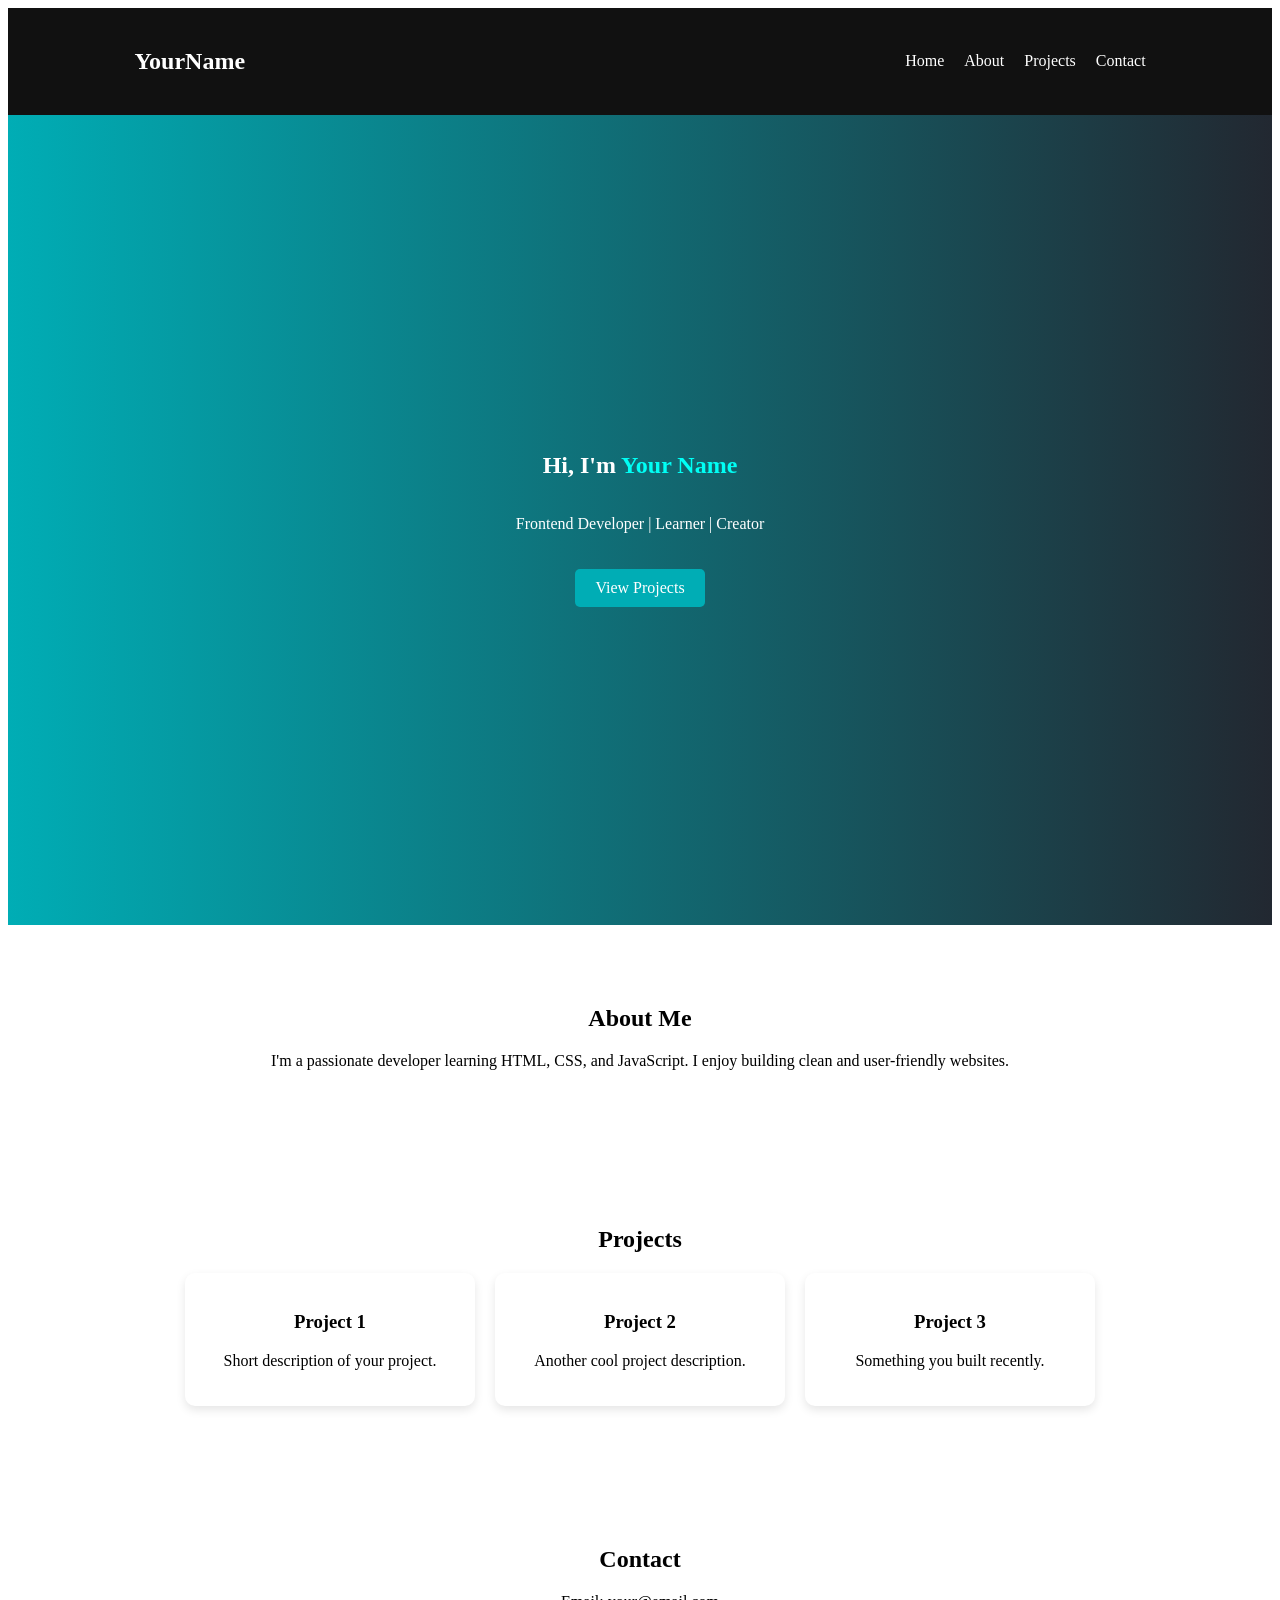
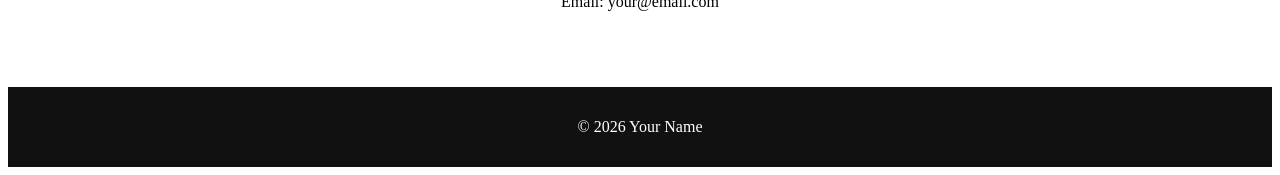
==== index.html @ 95f2014f "Add files via upload" ====
<!DOCTYPE html>
<html lang="en">
<head>
  <meta charset="UTF-8">
  <meta name="viewport" content="width=device-width, initial-scale=1.0">
  <title>Your Name | Portfolio</title>
  <link rel="stylesheet" href="style.css">
</head>
<body>

  <!-- Navbar -->
  <nav>
    <h2 class="logo">YourName</h2>
    <ul>
      <li><a href="#home">Home</a></li>
      <li><a href="#about">About</a></li>
      <li><a href="#projects">Projects</a></li>
      <li><a href="#contact">Contact</a></li>
    </ul>
  </nav>

  <!-- Hero -->
  <section id="home" class="hero">
    <h1>Hi, I'm <span>Your Name</span></h1>
    <p>Frontend Developer | Learner | Creator</p>
    <a href="#projects" class="btn">View Projects</a>
  </section>

  <!-- About -->
  <section id="about" class="section">
    <h2>About Me</h2>
    <p>
      I'm a passionate developer learning HTML, CSS, and JavaScript.
      I enjoy building clean and user-friendly websites.
    </p>
  </section>

  <!-- Projects -->
  <section id="projects" class="section">
    <h2>Projects</h2>

    <div class="projects-container">
      <div class="card">
        <h3>Project 1</h3>
        <p>Short description of your project.</p>
      </div>

      <div class="card">
        <h3>Project 2</h3>
        <p>Another cool project description.</p>
      </div>

      <div class="card">
        <h3>Project 3</h3>
        <p>Something you built recently.</p>
      </div>
    </div>
  </section>

  <!-- Contact -->
  <section id="contact" class="section">
    <h2>Contact</h2>
    <p>Email: your@email.com</p>
  </section>

  <footer>
    <p>©️ 2026 Your Name</p>
  </footer>

  <script src="script.js"></script>
</body>
</html>
---- style.css ----
Inside style.css

/* Reset */
* {
  margin: 0;
  padding: 0;
  box-sizing: border-box;
  font-family: 'Segoe UI', sans-serif;
}

/* Smooth scroll */
html {
  scroll-behavior: smooth;
}

/* Navbar */
nav {
  display: flex;
  justify-content: space-between;
  align-items: center;
  padding: 20px 10%;
  background: #111;
  color: white;
  position: sticky;
  top: 0;
}

nav ul {
  display: flex;
  list-style: none;
}

nav ul li {
  margin-left: 20px;
}

nav a {
  color: white;
  text-decoration: none;
}

nav a:hover {
  color: #00adb5;
}

/* Hero */
.hero {
  height: 90vh;
  display: flex;
  flex-direction: column;
  justify-content: center;
  align-items: center;
  background: linear-gradient(to right, #00adb5, #222831);
  color: white;
  text-align: center;
}

.hero span {
  color: #00fff5;
}

.btn {
  margin-top: 20px;
  padding: 10px 20px;
  background: #00adb5;
  color: white;
  text-decoration: none;
  border-radius: 5px;
}

.btn:hover {
  background: #007b80;
}

/* Sections */
.section {
  padding: 60px 10%;
  text-align: center;
}

/* Projects */
.projects-container {
  display: flex;
  gap: 20px;
  margin-top: 20px;
  flex-wrap: wrap;
  justify-content: center;
}

.card {
  background: white;
  padding: 20px;
  width: 250px;
  border-radius: 10px;
  box-shadow: 0 4px 10px rgba(0,0,0,0.1);
  transition: 0.3s;
}

.card:hover {
  transform: translateY(-10px);
}

/* Footer */
footer {
  background: #111;
  color: white;
  text-align: center;
  padding: 15px;
}
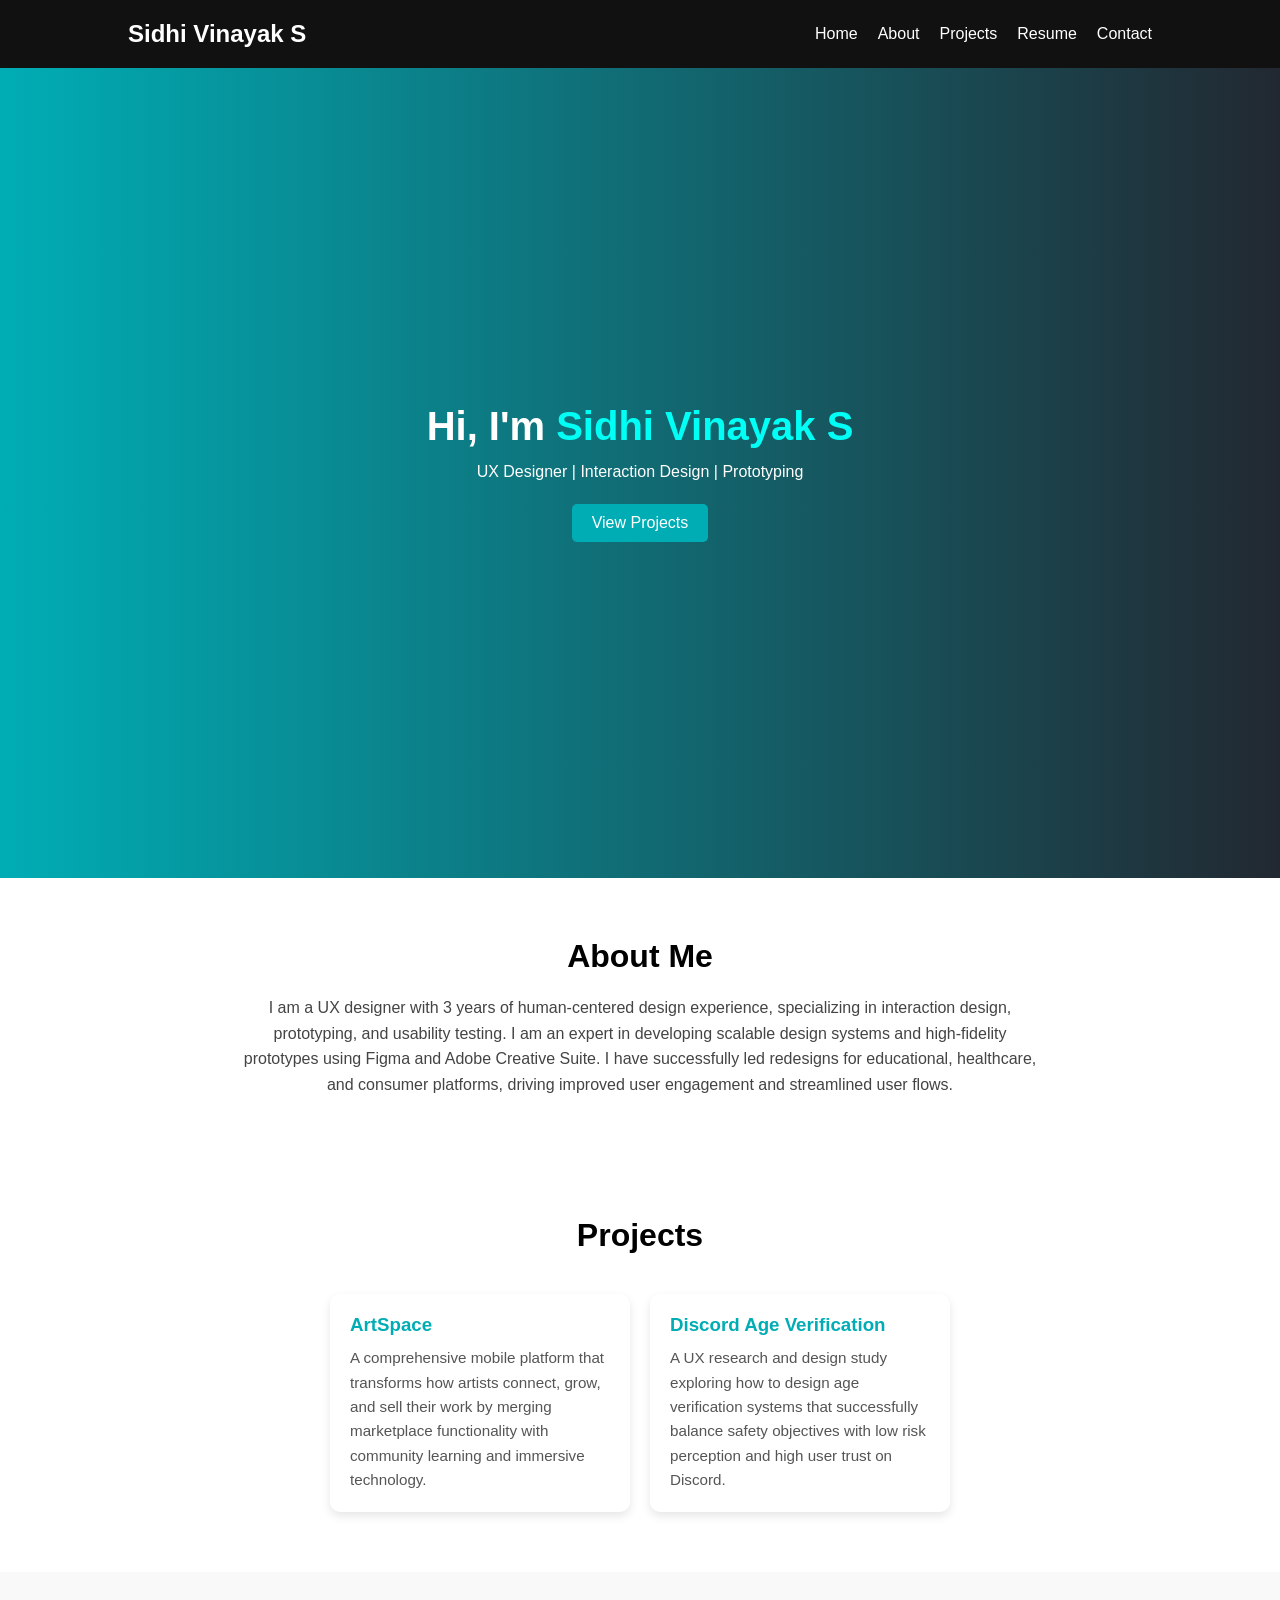
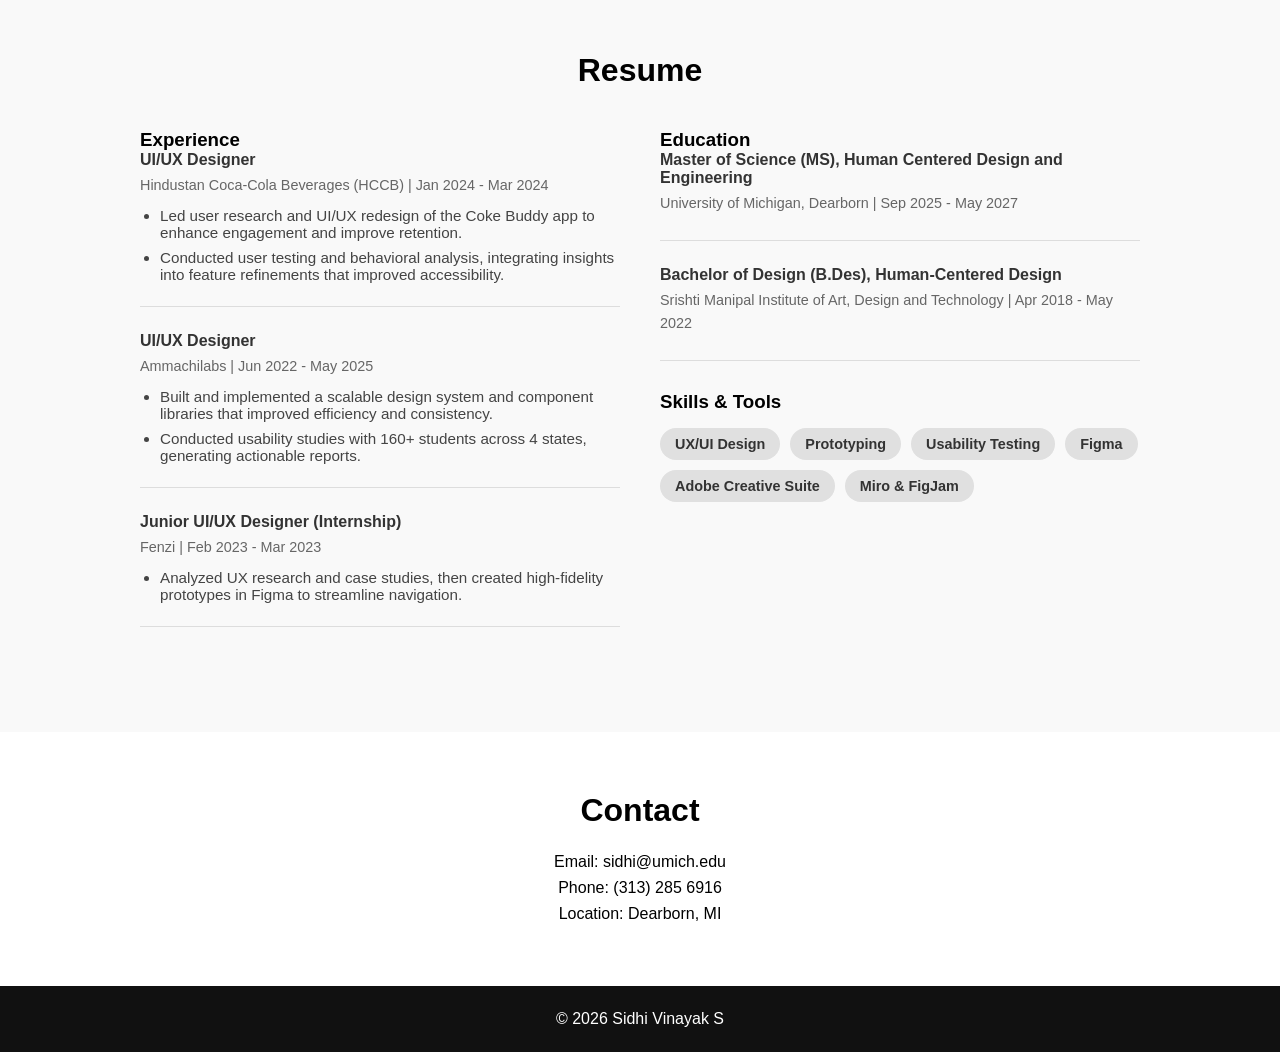
==== commit f4f2d16a: "Add files via upload" ====
--- a/index.html
+++ b/index.html
@@ -1,71 +1,125 @@
-
 <!DOCTYPE html>
 <html lang="en">
 <head>
   <meta charset="UTF-8">
   <meta name="viewport" content="width=device-width, initial-scale=1.0">
-  <title>Your Name | Portfolio</title>
+  <title>Sidhi Vinayak S | Portfolio</title>
   <link rel="stylesheet" href="style.css">
 </head>
 <body>
 
-  <!-- Navbar -->
   <nav>
-    <h2 class="logo">YourName</h2>
+    <h2 class="logo">Sidhi Vinayak S</h2>
     <ul>
-      <li><a href="#home">Home</a></li>
-      <li><a href="#about">About</a></li>
-      <li><a href="#projects">Projects</a></li>
-      <li><a href="#contact">Contact</a></li>
+      <li><a href="index.html#home">Home</a></li>
+      <li><a href="index.html#about">About</a></li>
+      <li><a href="index.html#projects">Projects</a></li>
+      <li><a href="index.html#resume">Resume</a></li>
+      <li><a href="index.html#contact">Contact</a></li>
     </ul>
   </nav>
 
-  <!-- Hero -->
   <section id="home" class="hero">
-    <h1>Hi, I'm <span>Your Name</span></h1>
-    <p>Frontend Developer | Learner | Creator</p>
+    <h1>Hi, I'm <span>Sidhi Vinayak S</span> </h1>
+    <p>UX Designer | Interaction Design | Prototyping</p>
     <a href="#projects" class="btn">View Projects</a>
   </section>
 
-  <!-- About -->
   <section id="about" class="section">
     <h2>About Me</h2>
     <p>
-      I'm a passionate developer learning HTML, CSS, and JavaScript.
-      I enjoy building clean and user-friendly websites.
+      I am a UX designer with 3 years of human-centered design experience, specializing in interaction design, prototyping, and usability testing. I am an expert in developing scalable design systems and high-fidelity prototypes using Figma and Adobe Creative Suite. I have successfully led redesigns for educational, healthcare, and consumer platforms, driving improved user engagement and streamlined user flows.
     </p>
   </section>
 
-  <!-- Projects -->
   <section id="projects" class="section">
     <h2>Projects</h2>
 
     <div class="projects-container">
-      <div class="card">
-        <h3>Project 1</h3>
-        <p>Short description of your project.</p>
+      <a href="artspace.html" style="text-decoration: none; color: inherit;">
+        <div class="card">
+          <h3>ArtSpace</h3>
+          <p>A comprehensive mobile platform that transforms how artists connect, grow, and sell their work by merging marketplace functionality with community learning and immersive technology. </p>
+        </div>
+      </a>
+
+      <a href="age-verification.html" style="text-decoration: none; color: inherit;">
+        <div class="card">
+          <h3>Discord Age Verification</h3>
+          <p>A UX research and design study exploring how to design age verification systems that successfully balance safety objectives with low risk perception and high user trust on Discord. </p>
+        </div>
+      </a>
+    </div>
+  </section>
+
+  <section id="resume" class="section resume-section">
+    <h2>Resume</h2>
+    
+    <div class="resume-container">
+      <div class="resume-column">
+        <h3>Experience</h3>
+        
+        <div class="resume-item">
+          <h4>UI/UX Designer </h4>
+          <p class="date">Hindustan Coca-Cola Beverages (HCCB) | Jan 2024 - Mar 2024 </p>
+          <ul>
+            <li>Led user research and UI/UX redesign of the Coke Buddy app to enhance engagement and improve retention.</li>
+            <li>Conducted user testing and behavioral analysis, integrating insights into feature refinements that improved accessibility.</li>
+          </ul>
+        </div>
+        
+        <div class="resume-item">
+          <h4>UI/UX Designer </h4>
+          <p class="date">Ammachilabs | Jun 2022 - May 2025 </p>
+          <ul>
+            <li>Built and implemented a scalable design system and component libraries that improved efficiency and consistency.</li>
+            <li>Conducted usability studies with 160+ students across 4 states, generating actionable reports.</li>
+          </ul>
+        </div>
+        
+        <div class="resume-item">
+          <h4>Junior UI/UX Designer (Internship) </h4>
+          <p class="date">Fenzi | Feb 2023 - Mar 2023 </p>
+          <ul>
+            <li>Analyzed UX research and case studies, then created high-fidelity prototypes in Figma to streamline navigation.</li>
+          </ul>
+        </div>
       </div>
 
-      <div class="card">
-        <h3>Project 2</h3>
-        <p>Another cool project description.</p>
-      </div>
+      <div class="resume-column">
+        <h3>Education</h3>
+        <div class="resume-item">
+          <h4>Master of Science (MS), Human Centered Design and Engineering </h4>
+          <p class="date">University of Michigan, Dearborn | Sep 2025 - May 2027 </p>
+        </div>
+        
+        <div class="resume-item">
+          <h4>Bachelor of Design (B.Des), Human-Centered Design </h4>
+          <p class="date">Srishti Manipal Institute of Art, Design and Technology | Apr 2018 - May 2022 </p>
+        </div>
 
-      <div class="card">
-        <h3>Project 3</h3>
-        <p>Something you built recently.</p>
+        <h3 class="skills-heading">Skills & Tools</h3>
+        <div class="skills-list">
+          <span>UX/UI Design </span>
+          <span>Prototyping </span>
+          <span>Usability Testing </span>
+          <span>Figma </span>
+          <span>Adobe Creative Suite </span>
+          <span>Miro & FigJam </span>
+        </div>
       </div>
     </div>
   </section>
 
-  <!-- Contact -->
   <section id="contact" class="section">
     <h2>Contact</h2>
-    <p>Email: your@email.com</p>
+    <p>Email: sidhi@umich.edu </p>
+    <p>Phone: (313) 285 6916 </p>
+    <p>Location: Dearborn, MI </p>
   </section>
 
   <footer>
-    <p>©️ 2026 Your Name</p>
+    <p>©️ 2026 Sidhi Vinayak S</p>
   </footer>
 
   <script src="script.js"></script>
--- a/style.css
+++ b/style.css
@@ -1,5 +1,3 @@
-Inside style.css
-
 /* Reset */
 * {
   margin: 0;
@@ -8,6 +6,11 @@
   font-family: 'Segoe UI', sans-serif;
 }
 
+/* Global Typography */
+p {
+  line-height: 1.6; /* Improves readability for longer text */
+}
+
 /* Smooth scroll */
 html {
   scroll-behavior: smooth;
@@ -23,6 +26,7 @@
   color: white;
   position: sticky;
   top: 0;
+  z-index: 1000;
 }
 
 nav ul {
@@ -37,6 +41,7 @@
 nav a {
   color: white;
   text-decoration: none;
+  transition: color 0.3s ease;
 }
 
 nav a:hover {
@@ -53,6 +58,12 @@
   background: linear-gradient(to right, #00adb5, #222831);
   color: white;
   text-align: center;
+  padding: 0 20px;
+}
+
+.hero h1 {
+  font-size: 2.5rem;
+  margin-bottom: 10px;
 }
 
 .hero span {
@@ -61,28 +72,42 @@
 
 .btn {
   margin-top: 20px;
+  display: inline-block;
   padding: 10px 20px;
   background: #00adb5;
   color: white;
   text-decoration: none;
   border-radius: 5px;
+  transition: background 0.3s ease;
 }
 
 .btn:hover {
   background: #007b80;
 }
 
-/* Sections */
+/* Sections (General) */
 .section {
   padding: 60px 10%;
   text-align: center;
 }
 
+.section h2 {
+  margin-bottom: 20px;
+  font-size: 2rem;
+}
+
+/* About Section */
+#about p {
+  max-width: 800px; /* Keeps the longer bio readable on wide screens */
+  margin: 0 auto;
+  color: #444;
+}
+
 /* Projects */
 .projects-container {
   display: flex;
   gap: 20px;
-  margin-top: 20px;
+  margin-top: 40px;
   flex-wrap: wrap;
   justify-content: center;
 }
@@ -90,14 +115,103 @@
 .card {
   background: white;
   padding: 20px;
-  width: 250px;
+  width: 300px; 
   border-radius: 10px;
   box-shadow: 0 4px 10px rgba(0,0,0,0.1);
-  transition: 0.3s;
+  transition: transform 0.3s ease;
+  text-align: left; 
+}
+
+.card h3 {
+  margin-bottom: 10px;
+  color: #00adb5;
+}
+
+.card p {
+  font-size: 0.95em;
+  color: #555;
 }
 
 .card:hover {
   transform: translateY(-10px);
+}
+
+/* ------------------------- */
+/* Resume Section            */
+/* ------------------------- */
+.resume-section {
+  padding: 80px 10%;
+  min-height: 80vh;
+  background-color: #f9f9f9;
+}
+
+.resume-container {
+  display: grid;
+  grid-template-columns: 1fr;
+  gap: 40px;
+  max-width: 1000px;
+  margin: 40px auto 0;
+  text-align: left;
+}
+
+@media (min-width: 768px) {
+  .resume-container {
+    grid-template-columns: 1fr 1fr; 
+  }
+}
+
+.resume-item {
+  margin-bottom: 25px;
+  padding-bottom: 15px;
+  border-bottom: 1px solid #ddd;
+}
+
+.resume-item h4 {
+  margin: 0 0 5px 0;
+  color: #333;
+}
+
+.resume-item .date {
+  font-size: 0.9em;
+  color: #666;
+  margin-bottom: 10px;
+  font-weight: 500;
+}
+
+.resume-item ul {
+  margin-left: 20px;
+  margin-top: 10px;
+}
+
+.resume-item li {
+  margin-bottom: 8px;
+  font-size: 0.95em;
+  color: #444;
+}
+
+.skills-heading {
+  margin-top: 30px;
+  margin-bottom: 15px;
+}
+
+.skills-list {
+  display: flex;
+  flex-wrap: wrap;
+  gap: 10px;
+}
+
+.skills-list span {
+  background-color: #e0e0e0;
+  color: #333;
+  padding: 8px 15px;
+  border-radius: 20px;
+  font-size: 0.9em;
+  font-weight: bold;
+}
+
+.resume-download {
+  text-align: center;
+  margin-top: 50px;
 }
 
 /* Footer */
@@ -105,5 +219,87 @@
   background: #111;
   color: white;
   text-align: center;
-  padding: 15px;
+  padding: 20px 10%;
+}
+
+/* ------------------------- */
+/* Scroll Animation Classes  */
+/* ------------------------- */
+
+.hidden {
+  opacity: 0;
+  transform: translateY(30px);
+  transition: all 0.6s ease-out;
+}
+
+.show {
+  opacity: 1;
+  transform: translateY(0);
+}
+
+.card.show:hover {
+  transform: translateY(-10px);
+}
+
+/* ------------------------- */
+/* Mobile Responsiveness     */
+/* ------------------------- */
+@media (max-width: 768px) {
+  nav {
+    flex-direction: column;
+    padding: 15px 5%;
+    gap: 15px;
+  }
+  
+  nav ul {
+    flex-wrap: wrap;
+    justify-content: center;
+    gap: 10px;
+  }
+
+  nav ul li {
+    margin-left: 0;
+    margin: 5px 10px;
+  }
+
+  .hero h1 {
+    font-size: 2rem;
+  }
+
+  .card {
+    width: 100%; /* Allows cards to fill screen width on small phones */
+    max-width: 350px;
+  }
+  
+  .section {
+    padding: 60px 5%; /* Slightly reduces padding on smaller screens */
+  }
+}
+/* ------------------------- */
+/* Project Gallery Styles    */
+/* ------------------------- */
+.project-gallery {
+  display: grid;
+  grid-template-columns: repeat(1, 1fr); /* Creates a 2x2 grid */
+  gap: 20px;
+  margin-bottom: 30px;
+}
+
+.project-gallery img {
+  width: 100%;
+  height: auto;
+  border-radius: 8px; /* Softens the edges of your images */
+  box-shadow: 0 4px 10px rgba(0,0,0,0.1); /* Adds a subtle depth shadow */
+  transition: transform 0.3s ease;
+}
+
+.project-gallery img:hover {
+  transform: scale(1.02); /* Slight zoom effect when hovering over the images */
+}
+
+/* Make it a single column on mobile */
+@media (max-width: 768px) {
+  .project-gallery {
+    grid-template-columns: 1fr; 
+  }
 }
